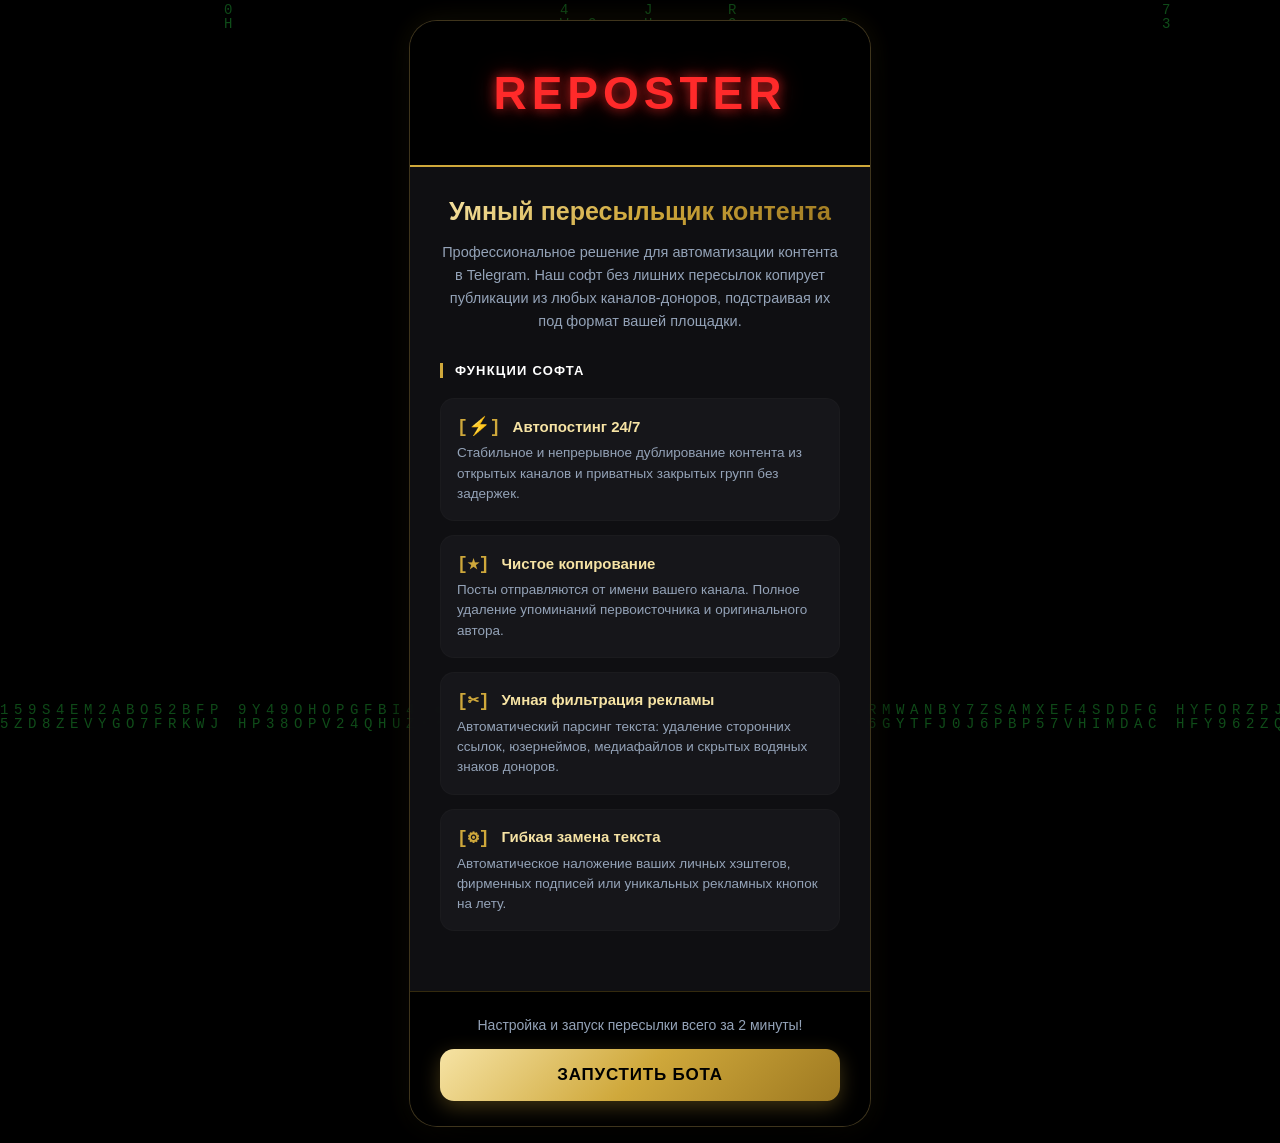
==== frontend/index.html @ 24a7a4eb "Rename index.html to frontend/index.html" ====
<!DOCTYPE html>
<html lang="ru">
<head>
    <meta charset="UTF-8">
    <meta name="viewport" content="width=device-width, initial-scale=1.0">
    
    <title>Автопостинг Telegram — Бот для пересылки и копирования каналов @reposter_obot</title>
    <meta name="description" content="Официальный инструмент автоматизации @reposter_obot. Профессиональный автопостинг, копирование и репост постов из любых каналов-доноров Telegram с умной фильтрацией рекламы и заменой текста.">
    <meta name="keywords" content="reposter_obot, автопостинг телеграм, пересылка постов, копирование каналов, граббер контента тг, фильтрация рекламы телеграм, репост бот, клонирование каналов, парсер тг">

    <style>
        :root {
            --card-bg: rgba(17, 17, 20, 0.92); /* Полупрозрачный фон для видимости матрицы */
            --card-inner: #16161a;
            --gold-light: #f6e3a4;
            --gold: #cfa83b;
            --gold-gradient: linear-gradient(135deg, #f6e3a4 0%, #cfa83b 50%, #9e7921 100%);
            --red-glow: #ff2a2a;
            --text-main: #ffffff;
            --text-muted: #94a3b8;
            --border-color: rgba(207, 168, 59, 0.25);
        }

        body, html {
            margin: 0;
            padding: 0;
            font-family: -apple-system, BlinkMacSystemFont, "Segoe UI", Roboto, sans-serif;
            background-color: #000000;
            overflow-x: hidden;
            min-height: 100vh;
            display: flex;
            justify-content: center;
            align-items: center;
        }

        /* Холст матрицы */
        #matrix-canvas {
            position: fixed;
            top: 0;
            left: 0;
            width: 100%;
            height: 100%;
            z-index: 1;
        }

        .landing-container {
            width: 100%;
            max-width: 460px;
            background: var(--card-bg);
            border-radius: 28px;
            box-shadow: 0 25px 60px rgba(0, 0, 0, 0.9), 0 0 30px rgba(207, 168, 59, 0.1);
            margin: 20px;
            overflow: hidden;
            border: 1px solid var(--border-color);
            position: relative;
            z-index: 10;
            backdrop-filter: blur(4px);
        }

        .logo-header {
            background: #000000;
            padding: 45px 20px;
            text-align: center;
            border-bottom: 2px solid var(--gold);
        }

        .logo-text {
            margin: 0;
            color: var(--red-glow);
            font-size: 46px;
            font-weight: 900;
            letter-spacing: 5px;
            font-family: 'Impact', 'Arial Black', sans-serif;
            text-shadow: 0 0 12px rgba(255, 42, 42, 0.7), 0 0 25px rgba(255, 42, 42, 0.4);
        }

        .main-content {
            padding: 30px;
        }

        h1 {
            font-size: 25px;
            margin-top: 0;
            margin-bottom: 12px;
            font-weight: 700;
            text-align: center;
            background: var(--gold-gradient);
            -webkit-background-clip: text;
            -webkit-text-fill-color: transparent;
        }

        .main-description {
            font-size: 14.5px;
            color: var(--text-muted);
            text-align: center;
            line-height: 1.6;
            margin-bottom: 30px;
        }

        .block-title {
            font-size: 13px;
            font-weight: 700;
            color: #ffffff;
            text-transform: uppercase;
            letter-spacing: 1.2px;
            margin-bottom: 20px;
            border-left: 3px solid var(--gold);
            padding-left: 12px;
        }

        .settings-grid {
            display: flex;
            flex-direction: column;
            gap: 14px;
        }

        .setting-card {
            background: var(--card-inner);
            padding: 16px;
            border-radius: 14px;
            border: 1px solid rgba(255, 255, 255, 0.02);
        }

        .setting-header {
            display: flex;
            align-items: center;
            margin-bottom: 6px;
        }

        /* Геометрические золотые маркеры вместо старых смайликов */
        .setting-marker {
            color: var(--gold);
            font-weight: bold;
            font-size: 18px;
            margin-right: 12px;
            font-family: monospace;
        }

        .setting-name {
            font-size: 15px;
            font-weight: 600;
            color: var(--gold-light);
        }

        .setting-info {
            font-size: 13.5px;
            color: var(--text-muted);
            line-height: 1.5;
            margin: 0;
        }

        .action-block {
            background: #000000;
            padding: 25px 30px;
            border-top: 1px solid var(--border-color);
            text-align: center;
            margin-top: 30px;
        }

        .action-hint {
            font-size: 14px;
            color: var(--text-muted);
            margin-bottom: 16px;
        }

        .premium-btn {
            display: block;
            background: var(--gold-gradient);
            color: #000000;
            text-align: center;
            text-decoration: none;
            padding: 16px;
            border-radius: 14px;
            font-size: 17px;
            font-weight: 800;
            text-transform: uppercase;
            letter-spacing: 0.8px;
            box-shadow: 0 6px 20px rgba(207, 168, 59, 0.3);
            transition: all 0.2s ease;
        }

        .premium-btn:hover {
            transform: translateY(-2px);
            box-shadow: 0 8px 25px rgba(207, 168, 59, 0.5);
        }
    </style>
</head>
<body>

    <canvas id="matrix-canvas"></canvas>

    <div class="landing-container">
        <div class="logo-header">
            <div class="logo-text">REPOSTER</div>
        </div>

        <div class="main-content">
            <h1>Умный пересыльщик контента</h1>
            <p class="main-description">
                Профессиональное решение для автоматизации контента в Telegram. Наш софт без лишних пересылок копирует публикации из любых каналов-доноров, подстраивая их под формат вашей площадки.
            </p>

            <div class="block-title">Функции софта</div>
            
            <div class="settings-grid">
                <div class="setting-card">
                    <div class="setting-header">
                        <span class="setting-marker">[⚡]</span>
                        <span class="setting-name">Автопостинг 24/7</span>
                    </div>
                    <p class="setting-info">Стабильное и непрерывное дублирование контента из открытых каналов и приватных закрытых групп без задержек.</p>
                </div>

                <div class="setting-card">
                    <div class="setting-header">
                        <span class="setting-marker">[★]</span>
                        <span class="setting-name">Чистое копирование</span>
                    </div>
                    <p class="setting-info">Посты отправляются от имени вашего канала. Полное удаление упоминаний первоисточника и оригинального автора.</p>
                </div>

                <div class="setting-card">
                    <div class="setting-header">
                        <span class="setting-marker">[✂]</span>
                        <span class="setting-name">Умная фильтрация рекламы</span>
                    </div>
                    <p class="setting-info">Автоматический парсинг текста: удаление сторонних ссылок, юзернеймов, медиафайлов и скрытых водяных знаков доноров.</p>
                </div>

                <div class="setting-card">
                    <div class="setting-header">
                        <span class="setting-marker">[⚙]</span>
                        <span class="setting-name">Гибкая замена текста</span>
                    </div>
                    <p class="setting-info">Автоматическое наложение ваших личных хэштегов, фирменных подписей или уникальных рекламных кнопок на лету.</p>
                </div>
            </div>
        </div>

        <div class="action-block">
            <div class="action-hint">Настройка и запуск пересылки всего за 2 минуты!</div>
            <a href="https://t.me/reposter_obot" target="_blank" class="premium-btn">Запустить бота</a>
        </div>
    </div>

    <script>
        const canvas = document.getElementById('matrix-canvas');
        const ctx = canvas.getContext('2d');

        function resizeCanvas() {
            canvas.width = window.innerWidth;
            canvas.height = window.innerHeight;
        }
        resizeCanvas();
        window.addEventListener('resize', resizeCanvas);

        const chars = "0123456789ABCDEFGHIJKLMNOPQRSTUVWXYZ";
        const charArr = chars.split("");

        const fontSize = 14;
        const columns = canvas.width / fontSize;

        const drops = [];
        for (let x = 0; x < columns; x++) {
            drops[x] = 1;
        }

        function drawMatrix() {
            ctx.fillStyle = "rgba(0, 0, 0, 0.05)";
            ctx.fillRect(0, 0, canvas.width, canvas.height);

            ctx.fillStyle = "#0f4d19"; 
            ctx.font = fontSize + "px monospace";

            for (let i = 0; i < drops.length; i++) {
                const text = charArr[Math.floor(Math.random() * charArr.length)];
                ctx.fillText(text, i * fontSize, drops[i] * fontSize);

                if (drops[i] * fontSize > canvas.height && Math.random() > 0.975) {
                    drops[i] = 0;
                }
                drops[i]++;
            }
        }

        setInterval(drawMatrix, 33);
    </script>

</body>
</html>
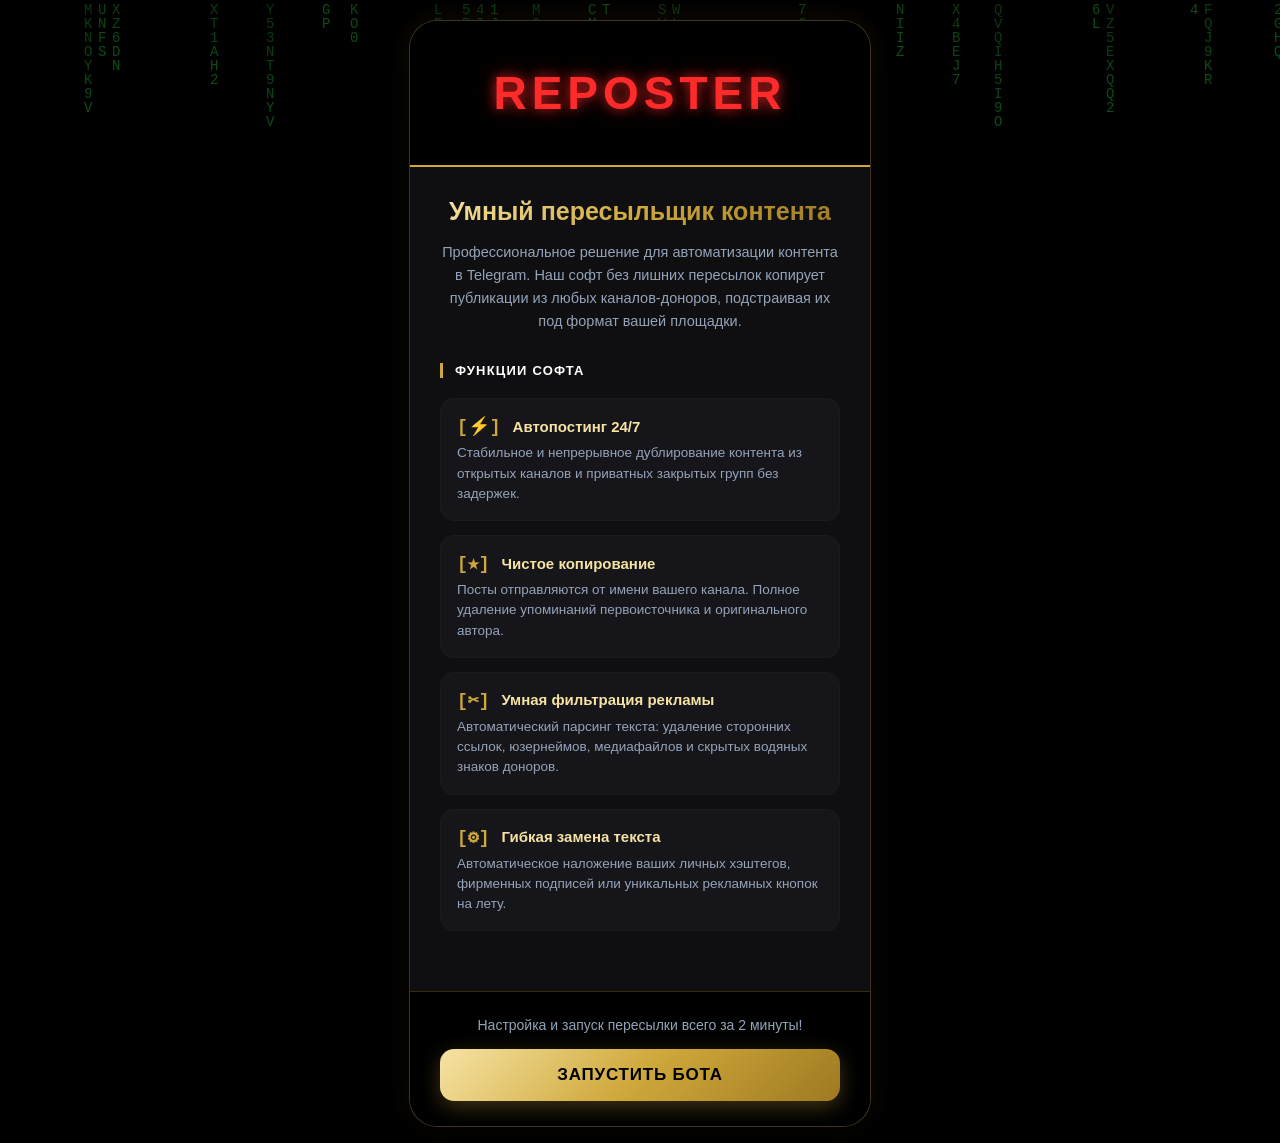
==== commit 3aa6b620: "Update index.html" ====
--- a/frontend/index.html
+++ b/frontend/index.html
@@ -4,13 +4,20 @@
     <meta charset="UTF-8">
     <meta name="viewport" content="width=device-width, initial-scale=1.0">
     
-    <title>Автопостинг Telegram — Бот для пересылки и копирования каналов @reposter_obot</title>
-    <meta name="description" content="Официальный инструмент автоматизации @reposter_obot. Профессиональный автопостинг, копирование и репост постов из любых каналов-доноров Telegram с умной фильтрацией рекламы и заменой текста.">
-    <meta name="keywords" content="reposter_obot, автопостинг телеграм, пересылка постов, копирование каналов, граббер контента тг, фильтрация рекламы телеграм, репост бот, клонирование каналов, парсер тг">
+    <!-- SEO Meta Tags -->
+    <title>Reposter Bot | Автопостинг Telegram и управление сетью каналов</title>
+    <meta name="description" content="Профессиональный бот для автоматизации контента в Telegram. Автопостинг 24/7, чистое копирование, умная фильтрация рекламы и управление сетью каналов.">
+    <meta name="keywords" content="автопостинг Telegram, автоматизация контента, управление сетью каналов, репостер бот, копирование постов телеграм, граббер контента тг, reposter_obot">
+    
+    <!-- Open Graph (для корректного отображения превью в Telegram/Соцсетях) -->
+    <meta property="og:title" content="Reposter Bot | Автопостинг Telegram">
+    <meta property="og:description" content="Лучший инструмент для автоматического копирования и управления контентом в ваших Telegram-каналах.">
+    <meta property="og:type" content="website">
+    <meta property="og:url" content="https://reposter-bot.netlify.app/">
 
     <style>
         :root {
-            --card-bg: rgba(17, 17, 20, 0.92); /* Полупрозрачный фон для видимости матрицы */
+            --card-bg: rgba(17, 17, 20, 0.92);
             --card-inner: #16161a;
             --gold-light: #f6e3a4;
             --gold: #cfa83b;
@@ -33,7 +40,6 @@
             align-items: center;
         }
 
-        /* Холст матрицы */
         #matrix-canvas {
             position: fixed;
             top: 0;
@@ -127,7 +133,6 @@
             margin-bottom: 6px;
         }
 
-        /* Геометрические золотые маркеры вместо старых смайликов */
         .setting-marker {
             color: var(--gold);
             font-weight: bold;
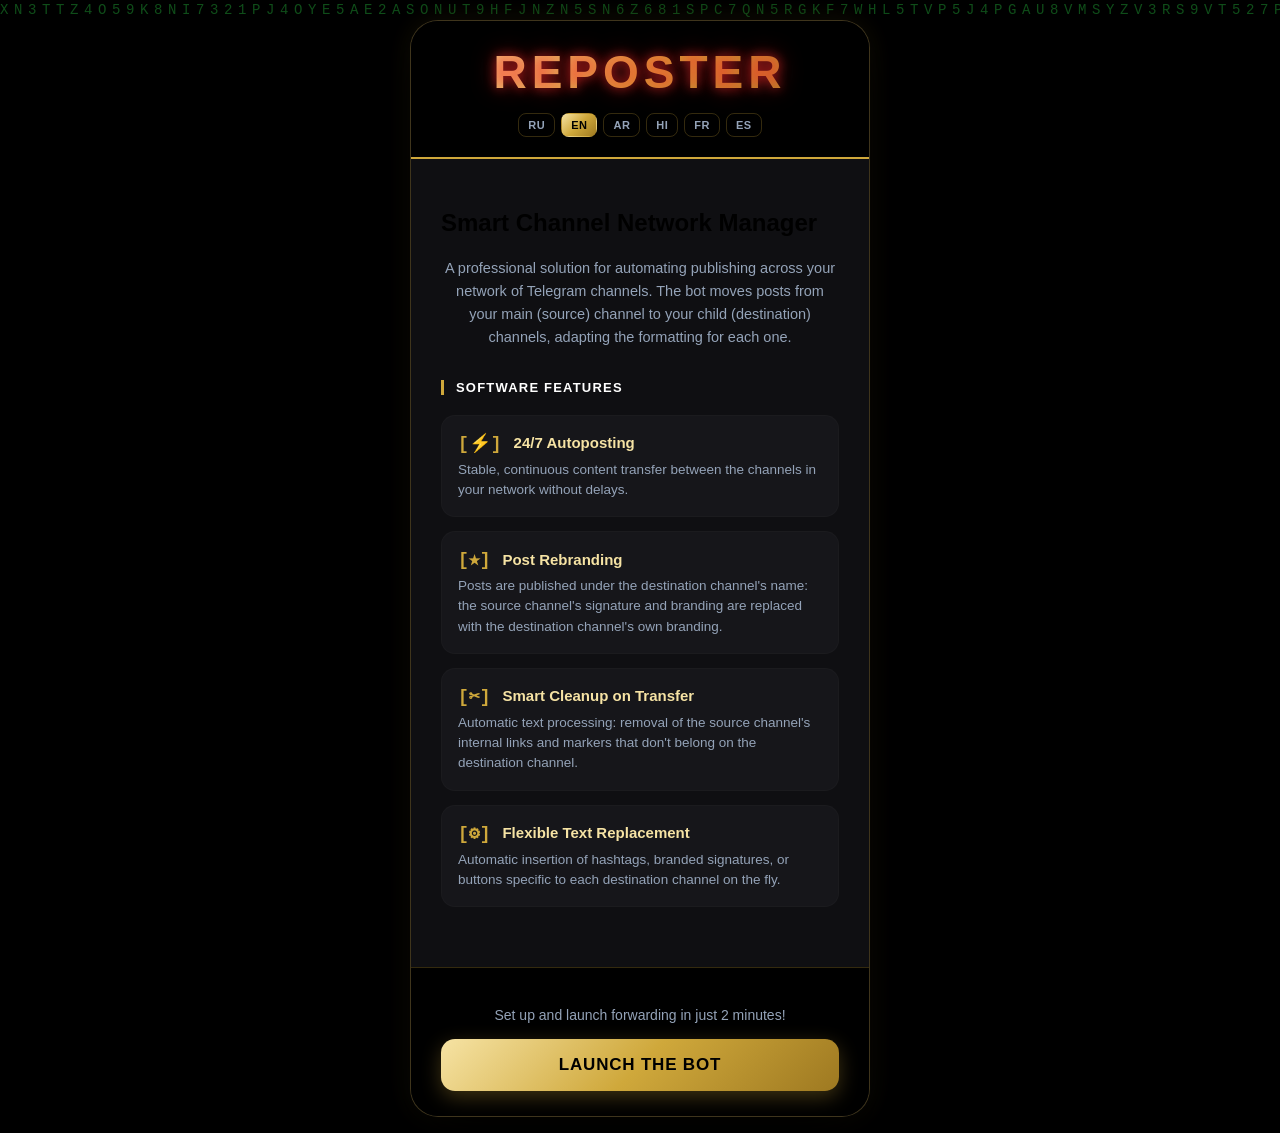
==== commit 24b78088: "Add files via upload" ====
--- a/frontend/index.html
+++ b/frontend/index.html
@@ -3,293 +3,116 @@
 <head>
     <meta charset="UTF-8">
     <meta name="viewport" content="width=device-width, initial-scale=1.0">
-    
-    <!-- SEO Meta Tags -->
+
+    <!-- SEO Meta Tags (перезаписываются i18n.js под выбранный язык) -->
     <title>Reposter Bot | Автопостинг Telegram и управление сетью каналов</title>
-    <meta name="description" content="Профессиональный бот для автоматизации контента в Telegram. Автопостинг 24/7, чистое копирование, умная фильтрация рекламы и управление сетью каналов.">
-    <meta name="keywords" content="автопостинг Telegram, автоматизация контента, управление сетью каналов, репостер бот, копирование постов телеграм, граббер контента тг, reposter_obot">
-    
-    <!-- Open Graph (для корректного отображения превью в Telegram/Соцсетях) -->
+    <meta name="description" content="Профессиональный бот для автоматизации контента в сети ваших Telegram-каналов. Автопостинг 24/7, ребрендинг постов и умная очистка при переносе между каналами.">
+    <meta name="keywords" content="автопостинг Telegram, автоматизация контента, управление сетью каналов, репостер бот, кросспостинг телеграм">
+    <link rel="canonical" href="https://reposter-bot.netlify.app/">
+    <meta name="robots" content="index, follow">
+    <meta name="theme-color" content="#000000">
+
+    <!-- Open Graph -->
     <meta property="og:title" content="Reposter Bot | Автопостинг Telegram">
-    <meta property="og:description" content="Лучший инструмент для автоматического копирования и управления контентом в ваших Telegram-каналах.">
+    <meta property="og:description" content="Инструмент для автоматического распределения контента внутри вашей сети Telegram-каналов.">
     <meta property="og:type" content="website">
     <meta property="og:url" content="https://reposter-bot.netlify.app/">
+    <meta property="og:image" content="https://reposter-bot.netlify.app/assets/img/og-cover.png">
 
-    <style>
-        :root {
-            --card-bg: rgba(17, 17, 20, 0.92);
-            --card-inner: #16161a;
-            --gold-light: #f6e3a4;
-            --gold: #cfa83b;
-            --gold-gradient: linear-gradient(135deg, #f6e3a4 0%, #cfa83b 50%, #9e7921 100%);
-            --red-glow: #ff2a2a;
-            --text-main: #ffffff;
-            --text-muted: #94a3b8;
-            --border-color: rgba(207, 168, 59, 0.25);
+    <!-- Twitter Card -->
+    <meta name="twitter:card" content="summary_large_image">
+    <meta name="twitter:title" content="Reposter Bot | Автопостинг Telegram">
+    <meta name="twitter:description" content="Автоматизация контента в сети ваших Telegram-каналов.">
+
+    <!-- Favicon -->
+    <link rel="icon" href="assets/img/favicon.png" type="image/png">
+
+    <!-- Structured data for search engines -->
+    <script type="application/ld+json">
+    {
+        "@context": "https://schema.org",
+        "@type": "SoftwareApplication",
+        "name": "Reposter Bot",
+        "applicationCategory": "BusinessApplication",
+        "operatingSystem": "Telegram",
+        "url": "https://reposter-bot.netlify.app/",
+        "offers": {
+            "@type": "Offer",
+            "priceCurrency": "USD"
         }
+    }
+    </script>
 
-        body, html {
-            margin: 0;
-            padding: 0;
-            font-family: -apple-system, BlinkMacSystemFont, "Segoe UI", Roboto, sans-serif;
-            background-color: #000000;
-            overflow-x: hidden;
-            min-height: 100vh;
-            display: flex;
-            justify-content: center;
-            align-items: center;
-        }
-
-        #matrix-canvas {
-            position: fixed;
-            top: 0;
-            left: 0;
-            width: 100%;
-            height: 100%;
-            z-index: 1;
-        }
-
-        .landing-container {
-            width: 100%;
-            max-width: 460px;
-            background: var(--card-bg);
-            border-radius: 28px;
-            box-shadow: 0 25px 60px rgba(0, 0, 0, 0.9), 0 0 30px rgba(207, 168, 59, 0.1);
-            margin: 20px;
-            overflow: hidden;
-            border: 1px solid var(--border-color);
-            position: relative;
-            z-index: 10;
-            backdrop-filter: blur(4px);
-        }
-
-        .logo-header {
-            background: #000000;
-            padding: 45px 20px;
-            text-align: center;
-            border-bottom: 2px solid var(--gold);
-        }
-
-        .logo-text {
-            margin: 0;
-            color: var(--red-glow);
-            font-size: 46px;
-            font-weight: 900;
-            letter-spacing: 5px;
-            font-family: 'Impact', 'Arial Black', sans-serif;
-            text-shadow: 0 0 12px rgba(255, 42, 42, 0.7), 0 0 25px rgba(255, 42, 42, 0.4);
-        }
-
-        .main-content {
-            padding: 30px;
-        }
-
-        h1 {
-            font-size: 25px;
-            margin-top: 0;
-            margin-bottom: 12px;
-            font-weight: 700;
-            text-align: center;
-            background: var(--gold-gradient);
-            -webkit-background-clip: text;
-            -webkit-text-fill-color: transparent;
-        }
-
-        .main-description {
-            font-size: 14.5px;
-            color: var(--text-muted);
-            text-align: center;
-            line-height: 1.6;
-            margin-bottom: 30px;
-        }
-
-        .block-title {
-            font-size: 13px;
-            font-weight: 700;
-            color: #ffffff;
-            text-transform: uppercase;
-            letter-spacing: 1.2px;
-            margin-bottom: 20px;
-            border-left: 3px solid var(--gold);
-            padding-left: 12px;
-        }
-
-        .settings-grid {
-            display: flex;
-            flex-direction: column;
-            gap: 14px;
-        }
-
-        .setting-card {
-            background: var(--card-inner);
-            padding: 16px;
-            border-radius: 14px;
-            border: 1px solid rgba(255, 255, 255, 0.02);
-        }
-
-        .setting-header {
-            display: flex;
-            align-items: center;
-            margin-bottom: 6px;
-        }
-
-        .setting-marker {
-            color: var(--gold);
-            font-weight: bold;
-            font-size: 18px;
-            margin-right: 12px;
-            font-family: monospace;
-        }
-
-        .setting-name {
-            font-size: 15px;
-            font-weight: 600;
-            color: var(--gold-light);
-        }
-
-        .setting-info {
-            font-size: 13.5px;
-            color: var(--text-muted);
-            line-height: 1.5;
-            margin: 0;
-        }
-
-        .action-block {
-            background: #000000;
-            padding: 25px 30px;
-            border-top: 1px solid var(--border-color);
-            text-align: center;
-            margin-top: 30px;
-        }
-
-        .action-hint {
-            font-size: 14px;
-            color: var(--text-muted);
-            margin-bottom: 16px;
-        }
-
-        .premium-btn {
-            display: block;
-            background: var(--gold-gradient);
-            color: #000000;
-            text-align: center;
-            text-decoration: none;
-            padding: 16px;
-            border-radius: 14px;
-            font-size: 17px;
-            font-weight: 800;
-            text-transform: uppercase;
-            letter-spacing: 0.8px;
-            box-shadow: 0 6px 20px rgba(207, 168, 59, 0.3);
-            transition: all 0.2s ease;
-        }
-
-        .premium-btn:hover {
-            transform: translateY(-2px);
-            box-shadow: 0 8px 25px rgba(207, 168, 59, 0.5);
-        }
-    </style>
+    <link rel="stylesheet" href="assets/css/style.css">
 </head>
 <body>
 
-    <canvas id="matrix-canvas"></canvas>
+    <canvas id="matrix-canvas" aria-hidden="true"></canvas>
 
-    <div class="landing-container">
-        <div class="logo-header">
-            <div class="logo-text">REPOSTER</div>
-        </div>
+    <main class="landing-container">
+        <header class="logo-header">
+            <h1 class="logo-text" data-i18n="logo">REPOSTER</h1>
 
-        <div class="main-content">
-            <h1>Умный пересыльщик контента</h1>
-            <p class="main-description">
-                Профессиональное решение для автоматизации контента в Telegram. Наш софт без лишних пересылок копирует публикации из любых каналов-доноров, подстраивая их под формат вашей площадки.
+            <nav class="lang-switcher" aria-label="Language switcher">
+                <button class="lang-btn" data-lang="ru" type="button">RU</button>
+                <button class="lang-btn" data-lang="en" type="button">EN</button>
+                <button class="lang-btn" data-lang="ar" type="button">AR</button>
+                <button class="lang-btn" data-lang="hi" type="button">HI</button>
+                <button class="lang-btn" data-lang="fr" type="button">FR</button>
+                <button class="lang-btn" data-lang="es" type="button">ES</button>
+            </nav>
+        </header>
+
+        <section class="main-content">
+            <h2 data-i18n="h1">Умный менеджер сети каналов</h2>
+            <p class="main-description" data-i18n="main_description">
+                Профессиональное решение для автоматизации публикаций внутри вашей сети Telegram-каналов.
             </p>
 
-            <div class="block-title">Функции софта</div>
-            
+            <h3 class="block-title" data-i18n="block_title">Функции софта</h3>
+
             <div class="settings-grid">
-                <div class="setting-card">
+                <article class="setting-card">
                     <div class="setting-header">
-                        <span class="setting-marker">[⚡]</span>
-                        <span class="setting-name">Автопостинг 24/7</span>
+                        <span class="setting-marker" aria-hidden="true">[⚡]</span>
+                        <span class="setting-name" data-i18n="feature1_name">Автопостинг 24/7</span>
                     </div>
-                    <p class="setting-info">Стабильное и непрерывное дублирование контента из открытых каналов и приватных закрытых групп без задержек.</p>
-                </div>
+                    <p class="setting-info" data-i18n="feature1_info">Стабильный перенос контента между каналами вашей сети.</p>
+                </article>
 
-                <div class="setting-card">
+                <article class="setting-card">
                     <div class="setting-header">
-                        <span class="setting-marker">[★]</span>
-                        <span class="setting-name">Чистое копирование</span>
+                        <span class="setting-marker" aria-hidden="true">[★]</span>
+                        <span class="setting-name" data-i18n="feature2_name">Ребрендинг постов</span>
                     </div>
-                    <p class="setting-info">Посты отправляются от имени вашего канала. Полное удаление упоминаний первоисточника и оригинального автора.</p>
-                </div>
+                    <p class="setting-info" data-i18n="feature2_info">Посты публикуются от имени канала-приёмника.</p>
+                </article>
 
-                <div class="setting-card">
+                <article class="setting-card">
                     <div class="setting-header">
-                        <span class="setting-marker">[✂]</span>
-                        <span class="setting-name">Умная фильтрация рекламы</span>
+                        <span class="setting-marker" aria-hidden="true">[✂]</span>
+                        <span class="setting-name" data-i18n="feature3_name">Умная очистка при переносе</span>
                     </div>
-                    <p class="setting-info">Автоматический парсинг текста: удаление сторонних ссылок, юзернеймов, медиафайлов и скрытых водяных знаков доноров.</p>
-                </div>
+                    <p class="setting-info" data-i18n="feature3_info">Удаление служебных ссылок и меток донорского канала.</p>
+                </article>
 
-                <div class="setting-card">
+                <article class="setting-card">
                     <div class="setting-header">
-                        <span class="setting-marker">[⚙]</span>
-                        <span class="setting-name">Гибкая замена текста</span>
+                        <span class="setting-marker" aria-hidden="true">[⚙]</span>
+                        <span class="setting-name" data-i18n="feature4_name">Гибкая замена текста</span>
                     </div>
-                    <p class="setting-info">Автоматическое наложение ваших личных хэштегов, фирменных подписей или уникальных рекламных кнопок на лету.</p>
-                </div>
+                    <p class="setting-info" data-i18n="feature4_info">Подстановка хэштегов и подписей на лету.</p>
+                </article>
             </div>
-        </div>
+        </section>
 
-        <div class="action-block">
-            <div class="action-hint">Настройка и запуск пересылки всего за 2 минуты!</div>
-            <a href="https://t.me/reposter_obot" target="_blank" class="premium-btn">Запустить бота</a>
-        </div>
-    </div>
+        <footer class="action-block">
+            <p class="action-hint" data-i18n="action_hint">Настройка и запуск пересылки всего за 2 минуты!</p>
+            <a href="https://t.me/reposter_obot" target="_blank" rel="noopener noreferrer" class="premium-btn" data-i18n="cta_button">Запустить бота</a>
+        </footer>
+    </main>
 
-    <script>
-        const canvas = document.getElementById('matrix-canvas');
-        const ctx = canvas.getContext('2d');
-
-        function resizeCanvas() {
-            canvas.width = window.innerWidth;
-            canvas.height = window.innerHeight;
-        }
-        resizeCanvas();
-        window.addEventListener('resize', resizeCanvas);
-
-        const chars = "0123456789ABCDEFGHIJKLMNOPQRSTUVWXYZ";
-        const charArr = chars.split("");
-
-        const fontSize = 14;
-        const columns = canvas.width / fontSize;
-
-        const drops = [];
-        for (let x = 0; x < columns; x++) {
-            drops[x] = 1;
-        }
-
-        function drawMatrix() {
-            ctx.fillStyle = "rgba(0, 0, 0, 0.05)";
-            ctx.fillRect(0, 0, canvas.width, canvas.height);
-
-            ctx.fillStyle = "#0f4d19"; 
-            ctx.font = fontSize + "px monospace";
-
-            for (let i = 0; i < drops.length; i++) {
-                const text = charArr[Math.floor(Math.random() * charArr.length)];
-                ctx.fillText(text, i * fontSize, drops[i] * fontSize);
-
-                if (drops[i] * fontSize > canvas.height && Math.random() > 0.975) {
-                    drops[i] = 0;
-                }
-                drops[i]++;
-            }
-        }
-
-        setInterval(drawMatrix, 33);
-    </script>
-
+    <script src="assets/js/matrix.js"></script>
+    <script src="assets/js/i18n.js"></script>
 </body>
 </html>
--- a/frontend/assets/css/style.css
+++ b/frontend/assets/css/style.css
@@ -0,0 +1,233 @@
+:root {
+    --card-bg: rgba(17, 17, 20, 0.92);
+    --card-inner: #16161a;
+    --gold-light: #f6e3a4;
+    --gold: #cfa83b;
+    --gold-gradient: linear-gradient(135deg, #f6e3a4 0%, #cfa83b 50%, #9e7921 100%);
+    --red-glow: #ff2a2a;
+    --text-main: #ffffff;
+    --text-muted: #94a3b8;
+    --border-color: rgba(207, 168, 59, 0.25);
+}
+
+* {
+    box-sizing: border-box;
+}
+
+body, html {
+    margin: 0;
+    padding: 0;
+    font-family: -apple-system, BlinkMacSystemFont, "Segoe UI", Roboto, sans-serif;
+    background-color: #000000;
+    overflow-x: hidden;
+    min-height: 100vh;
+    display: flex;
+    justify-content: center;
+    align-items: center;
+}
+
+#matrix-canvas {
+    position: fixed;
+    top: 0;
+    left: 0;
+    width: 100%;
+    height: 100%;
+    z-index: 1;
+}
+
+.landing-container {
+    width: 100%;
+    max-width: 460px;
+    background: var(--card-bg);
+    border-radius: 28px;
+    box-shadow: 0 25px 60px rgba(0, 0, 0, 0.9), 0 0 30px rgba(207, 168, 59, 0.1);
+    margin: 20px;
+    overflow: hidden;
+    border: 1px solid var(--border-color);
+    position: relative;
+    z-index: 10;
+    backdrop-filter: blur(4px);
+    animation: fadeInUp 0.6s ease;
+}
+
+@keyframes fadeInUp {
+    from { opacity: 0; transform: translateY(16px); }
+    to { opacity: 1; transform: translateY(0); }
+}
+
+.logo-header {
+    background: #000000;
+    padding: 24px 20px 20px;
+    text-align: center;
+    border-bottom: 2px solid var(--gold);
+    position: relative;
+}
+
+.logo-text {
+    margin: 0;
+    color: var(--red-glow);
+    font-size: 46px;
+    font-weight: 900;
+    letter-spacing: 5px;
+    font-family: 'Impact', 'Arial Black', sans-serif;
+    text-shadow: 0 0 12px rgba(255, 42, 42, 0.7), 0 0 25px rgba(255, 42, 42, 0.4);
+}
+
+/* Language switcher */
+.lang-switcher {
+    display: flex;
+    justify-content: center;
+    gap: 6px;
+    margin-top: 14px;
+    flex-wrap: wrap;
+}
+
+.lang-btn {
+    background: transparent;
+    border: 1px solid var(--border-color);
+    color: var(--text-muted);
+    font-size: 11px;
+    font-weight: 700;
+    letter-spacing: 0.5px;
+    padding: 5px 9px;
+    border-radius: 8px;
+    cursor: pointer;
+    transition: all 0.15s ease;
+    text-transform: uppercase;
+}
+
+.lang-btn:hover {
+    color: var(--gold-light);
+    border-color: var(--gold);
+}
+
+.lang-btn.active {
+    background: var(--gold-gradient);
+    color: #000;
+    border-color: transparent;
+}
+
+.main-content {
+    padding: 30px;
+}
+
+h1 {
+    font-size: 25px;
+    margin-top: 0;
+    margin-bottom: 12px;
+    font-weight: 700;
+    text-align: center;
+    background: var(--gold-gradient);
+    -webkit-background-clip: text;
+    -webkit-text-fill-color: transparent;
+}
+
+.main-description {
+    font-size: 14.5px;
+    color: var(--text-muted);
+    text-align: center;
+    line-height: 1.6;
+    margin-bottom: 30px;
+}
+
+.block-title {
+    font-size: 13px;
+    font-weight: 700;
+    color: #ffffff;
+    text-transform: uppercase;
+    letter-spacing: 1.2px;
+    margin-bottom: 20px;
+    border-inline-start: 3px solid var(--gold);
+    padding-inline-start: 12px;
+}
+
+.settings-grid {
+    display: flex;
+    flex-direction: column;
+    gap: 14px;
+}
+
+.setting-card {
+    background: var(--card-inner);
+    padding: 16px;
+    border-radius: 14px;
+    border: 1px solid rgba(255, 255, 255, 0.02);
+    transition: transform 0.15s ease, border-color 0.15s ease;
+}
+
+.setting-card:hover {
+    transform: translateY(-2px);
+    border-color: var(--border-color);
+}
+
+.setting-header {
+    display: flex;
+    align-items: center;
+    margin-bottom: 6px;
+}
+
+.setting-marker {
+    color: var(--gold);
+    font-weight: bold;
+    font-size: 18px;
+    margin-inline-end: 12px;
+    font-family: monospace;
+}
+
+.setting-name {
+    font-size: 15px;
+    font-weight: 600;
+    color: var(--gold-light);
+}
+
+.setting-info {
+    font-size: 13.5px;
+    color: var(--text-muted);
+    line-height: 1.5;
+    margin: 0;
+}
+
+.action-block {
+    background: #000000;
+    padding: 25px 30px;
+    border-top: 1px solid var(--border-color);
+    text-align: center;
+    margin-top: 30px;
+}
+
+.action-hint {
+    font-size: 14px;
+    color: var(--text-muted);
+    margin-bottom: 16px;
+}
+
+.premium-btn {
+    display: block;
+    background: var(--gold-gradient);
+    color: #000000;
+    text-align: center;
+    text-decoration: none;
+    padding: 16px;
+    border-radius: 14px;
+    font-size: 17px;
+    font-weight: 800;
+    text-transform: uppercase;
+    letter-spacing: 0.8px;
+    box-shadow: 0 6px 20px rgba(207, 168, 59, 0.3);
+    transition: all 0.2s ease;
+}
+
+.premium-btn:hover {
+    transform: translateY(-2px);
+    box-shadow: 0 8px 25px rgba(207, 168, 59, 0.5);
+}
+
+/* RTL support (Arabic) */
+html[dir="rtl"] .setting-marker {
+    margin-inline-end: 12px;
+}
+
+@media (max-width: 480px) {
+    .logo-text { font-size: 36px; }
+    .main-content { padding: 22px; }
+}
